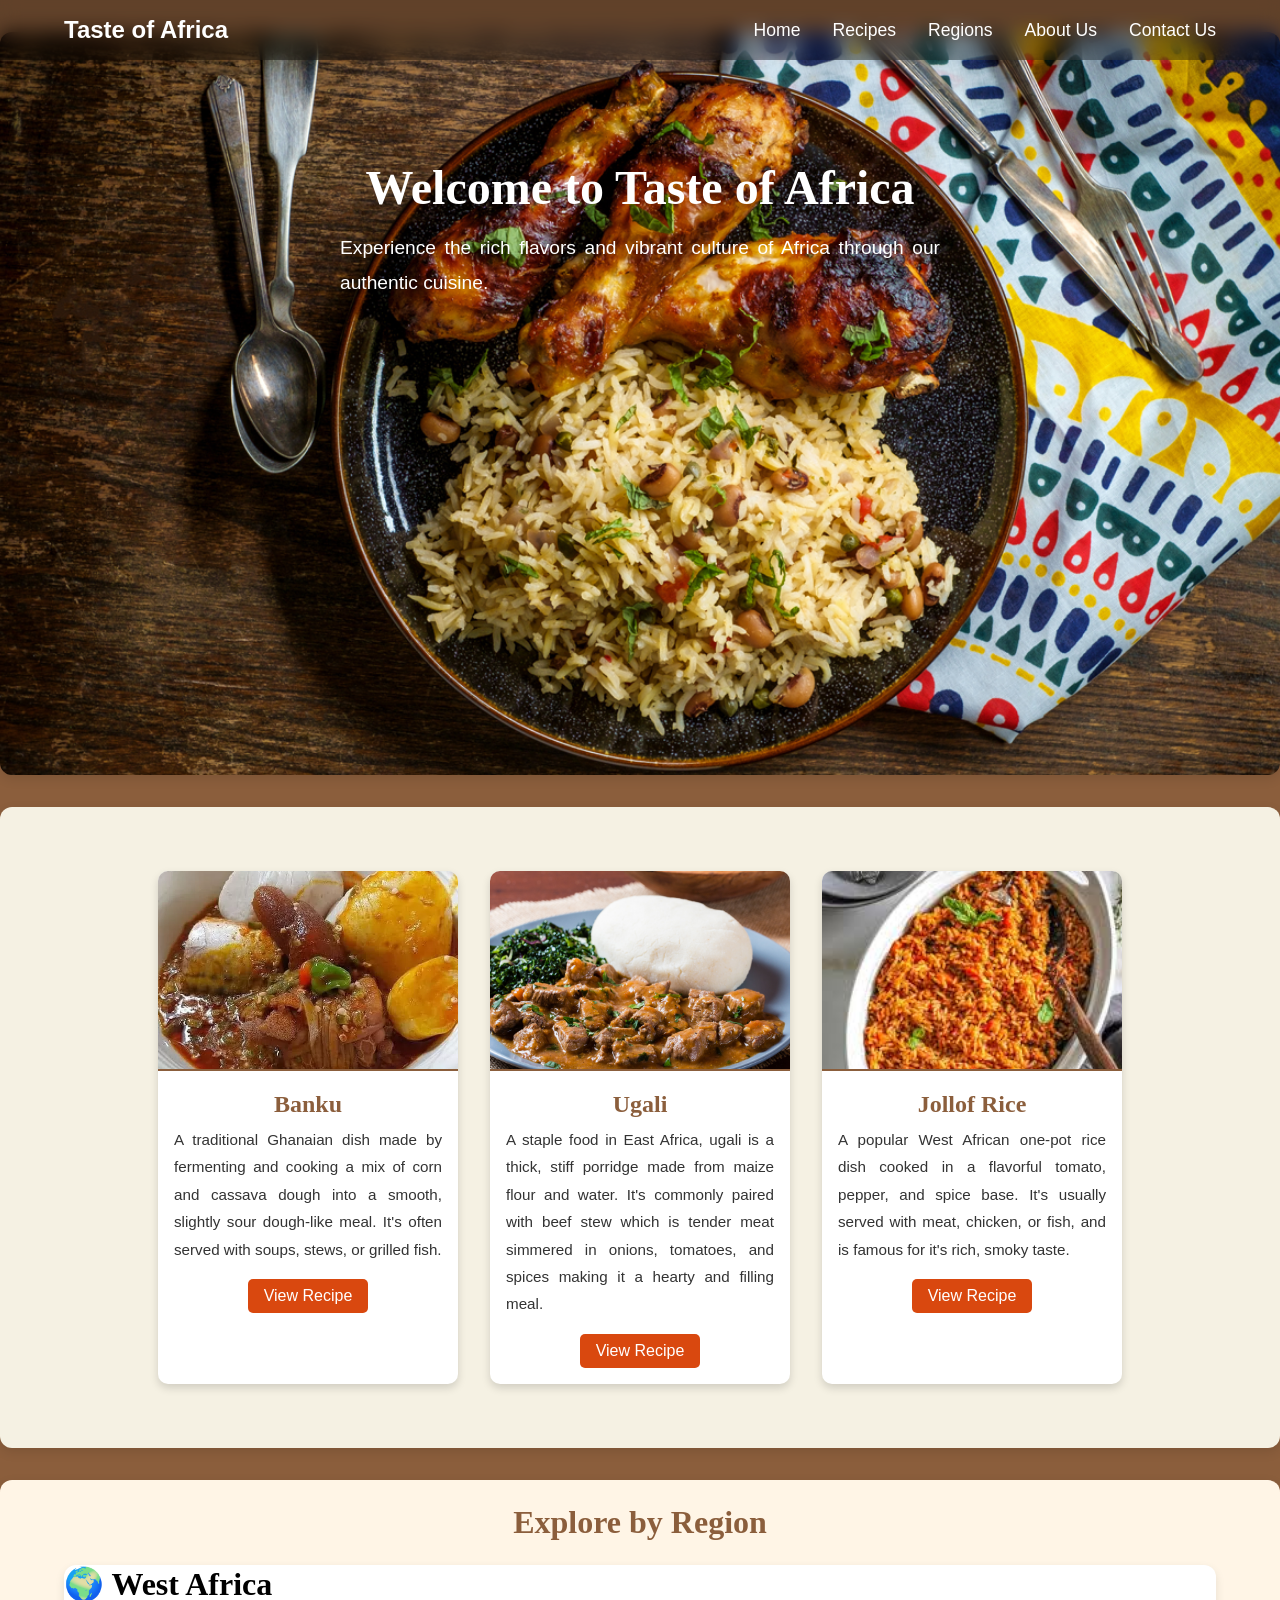
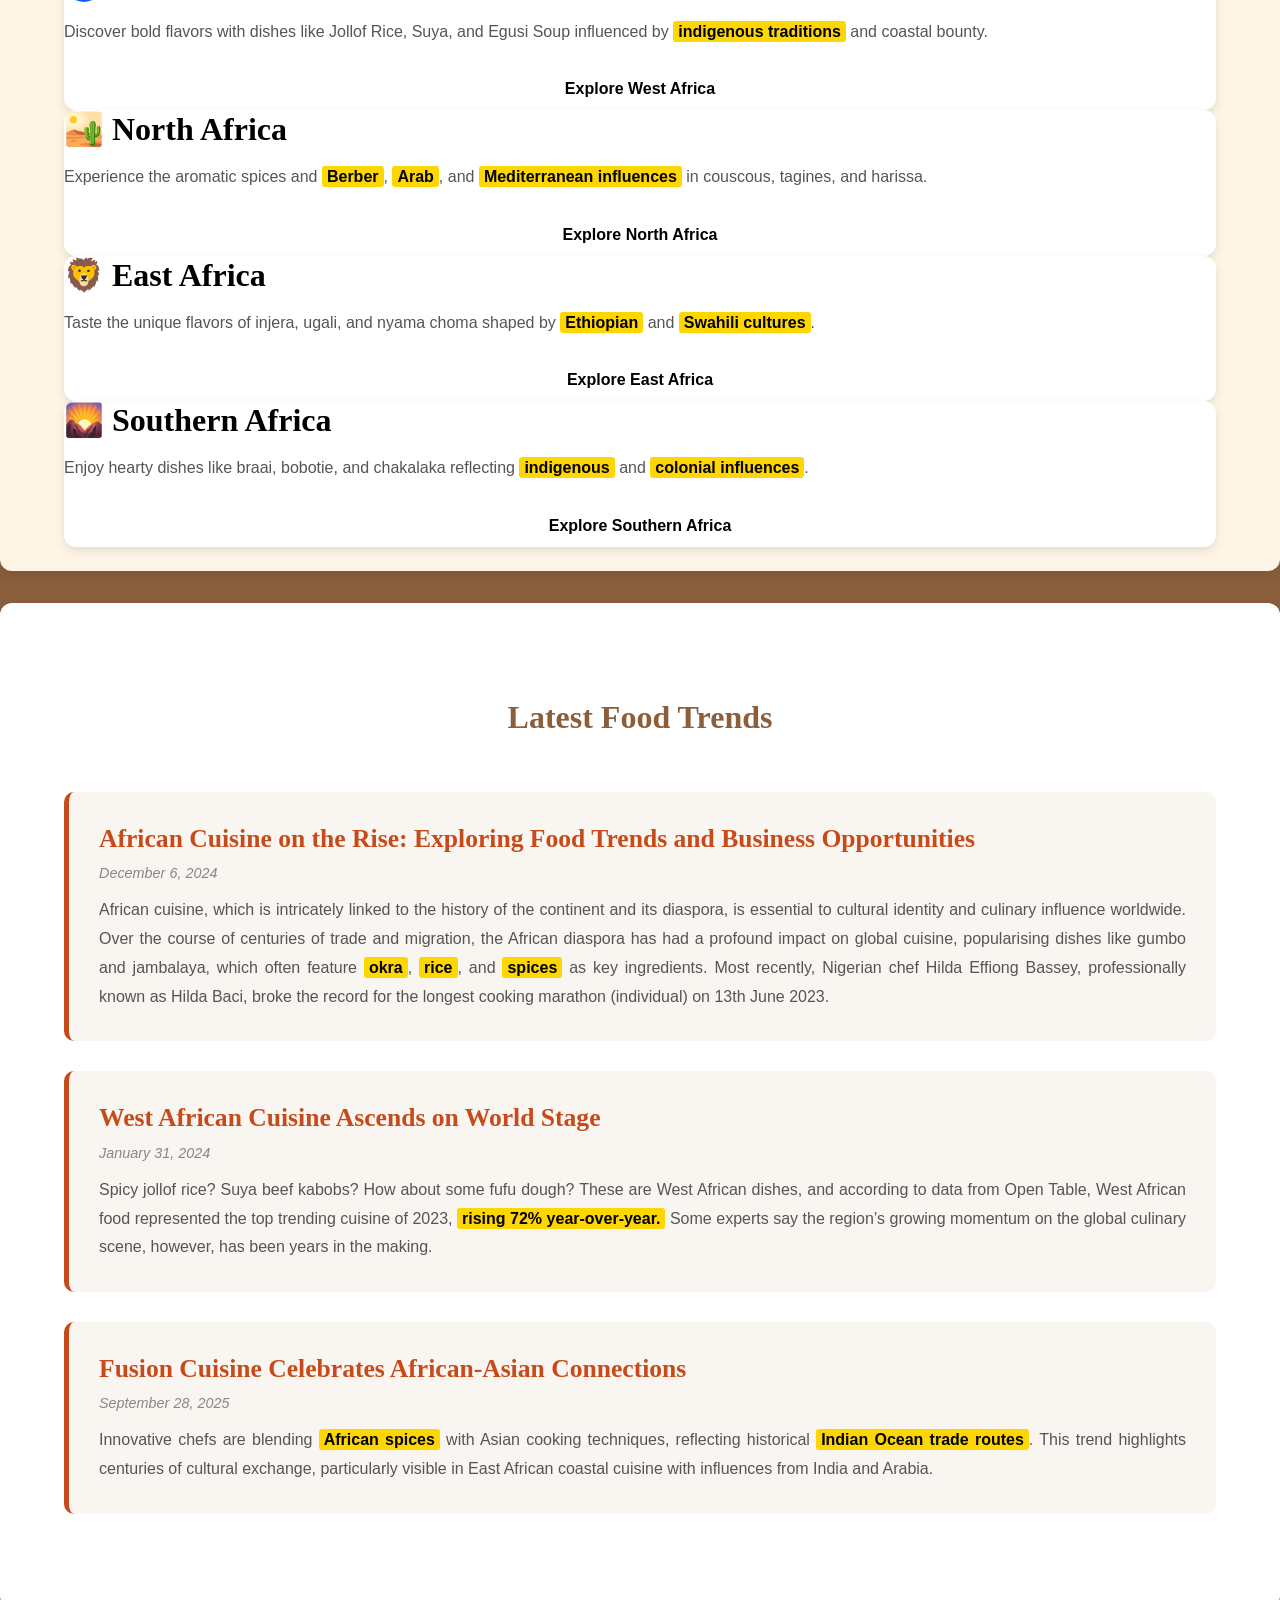
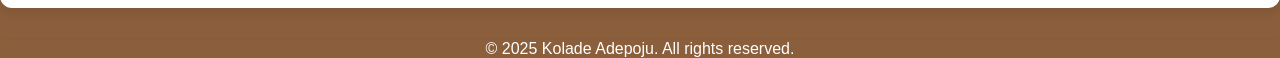
==== index.html @ bf2cb809 "feat: add contact and about pages, and regional cuisine sections for North and West Africa" ====
<!DOCTYPE html>
<html lang="en">
<head>
    <meta charset="UTF-8">
    <meta name="viewport" content="width=device-width, initial-scale=1.0">
    <title>Taste of Africa</title>
    <link rel="stylesheet" href="styles.css">
</head>
<body>
    <header>
        <a href="#" class="logo">Taste of Africa</a>


        <nav class="navbar">
                <a href="index.html" style="--i:0;" >Home</a>
                <a href="../Recipes/recipes.html" style="--i:1;">Recipes</a>
                <a href="../Regions/regions.html" style="--i:2;">Regions</a>
                <a href="About.html" style="--i:3;">About Us</a>
                <a href="contact.html" style="--i:4;">Contact Us</a>
        </nav>
    </header>
    <main>
        <!---hero-section--->
        <section class="hero">
            <h2>Welcome to Taste of Africa</h2>
            <p>Experience the rich flavors and vibrant culture of Africa through our authentic cuisine.</p>
            <iframe width="560" height="315" src="https://www.youtube.com/embed/1zyDUkdVZ0E?si=y-YH9ZYBRfYrFWX5" title="YouTube video player" frameborder="0" allow="accelerometer; autoplay; clipboard-write; encrypted-media; gyroscope; picture-in-picture; web-share" referrerpolicy="strict-origin-when-cross-origin" allowfullscreen></iframe>
        </section>

        <!--featured dishes-->
        <section class="featured-dishes">
            <figure>
                <img src="images/banku.webp" alt="Banku">
                <figcaption>
                    <h3>Banku</h3>
                    <p>A traditional Ghanaian dish made by fermenting and cooking a mix of corn and cassava dough into a smooth, slightly sour dough-like meal. It's often served with soups, stews, or grilled fish.</p>
                    <a href="../Recipes/banku.html">View Recipe</a>
                </figcaption>
            </figure>
            <figure>
                <img src="images/Beef stew Ugali.jpg" alt="Ugali">
                <figcaption>
                    <h3>Ugali</h3>
                    <p>A staple food in East Africa, ugali is a thick, stiff porridge made from maize flour and water. It's commonly paired with beef stew which is tender meat simmered in onions, tomatoes, and spices making it a hearty and filling meal.</p>
                    <a href="../Recipes/ugali.html">View Recipe</a>
                </figcaption>
            </figure>
            <figure>
                <img src="images/jollof rice.jpeg" alt="Jollof rice">
                <figcaption>
                    <h3>Jollof Rice</h3>
                    <p>A popular West African one-pot rice dish cooked in a flavorful tomato, pepper, and spice base. It's usually served with meat, chicken, or fish, and is famous for it's rich, smoky taste.</p>
                    <a href="../Recipes/jollof-rice.html">View Recipe</a>
                </figcaption>
            </figure>
        </section>

        <!--regions-->
        <section class="regions">
            <h2>Explore by Region</h2>
            <div class="region-links">
                <div class="region-card">
                    <h3>🌍 West Africa</h3>
                    <p>Discover bold flavors with dishes like Jollof Rice, Suya, and Egusi Soup influenced by <mark>indigenous traditions</mark> and coastal bounty.</p>
                    <a href="../Regions/West-africa.html">Explore West Africa</a>
                </div>

                <div class="region-card">
                    <h3>🏜️ North Africa</h3>
                    <p>Experience the aromatic spices and <mark>Berber</mark>, <mark>Arab</mark>, and <mark>Mediterranean influences</mark> in couscous, tagines, and harissa.</p>
                    <a href="../Regions/North-africa.html">Explore North Africa</a>
                </div>

                <div class="region-card">
                    <h3>🦁 East Africa</h3>
                    <p>Taste the unique flavors of injera, ugali, and nyama choma shaped by <mark>Ethiopian</mark> and <mark>Swahili cultures</mark>.</p>
                    <a href="../Regions/East-africa.html">Explore East Africa</a>
                </div>
                <div class="region-card">
                    <h3>🌄 Southern Africa</h3>
                    <p>Enjoy hearty dishes like braai, bobotie, and chakalaka reflecting <mark>indigenous</mark> and <mark>colonial influences</mark>.</p>
                    <a href="../Regions/Southern-africa.html">Explore Southern Africa</a>
            </div>
        </section>

        <!--Latest Food Trends-->
        <section class="latest-trends">
            <h2>Latest Food Trends</h2>
            <article class="trend">
                <h3>African Cuisine on the Rise: Exploring Food Trends and Business Opportunities</h3>
                <time datetime="2024-12-06">December 6, 2024</time>
                <p>African cuisine, which is intricately linked to the history of the continent and its diaspora, is essential to cultural identity and culinary influence worldwide. Over the course of centuries of trade and migration, the African diaspora has had a profound impact on global cuisine, popularising dishes like gumbo and jambalaya, which often feature <mark>okra</mark>, <mark>rice</mark>, and <mark>spices</mark> as key ingredients. Most recently, Nigerian chef Hilda Effiong Bassey, professionally known as Hilda Baci, broke the record for the longest cooking marathon (individual) on 13th June 2023.</p>                
            </article>
            <article class="trend">
                <h3>West African Cuisine Ascends on World Stage </h3>
                <time datetime="2024-01-31">January 31, 2024</time>
                <p>Spicy jollof rice? Suya beef kabobs? How about some fufu dough? These are West African dishes, and according to data from Open Table, West African food represented the top trending cuisine of 2023, <mark>rising 72% year-over-year.</mark> Some experts say the region’s growing momentum on the global culinary scene, however, has been years in the making.</p>
            </article>
            <article class="trend">
            <h3>Fusion Cuisine Celebrates African-Asian Connections</h3>
            <time datetime="2025-09-28">September 28, 2025</time>
            <p>Innovative chefs are blending <mark>African spices</mark> with Asian cooking techniques, reflecting historical <mark>Indian Ocean trade routes</mark>. This trend highlights centuries of cultural exchange, particularly visible in East African coastal cuisine with influences from India and Arabia.</p>
            </article>
        </section>
    </main>
</body>
<footer class="footer">
    <div class="footer-content">
      <p>&copy; 2025 Kolade Adepoju. All rights reserved.</p>
    </div>
</footer>
</html>
---- styles.css ----
* {
    margin: 0;
    padding: 0;
    box-sizing: border-box;
    font-family: "Poppins", sans-serif;
}

body {
    background-color: #8B5E3C;
    min-height: 100vh;
    font-family: "Poppins", sans-serif;
}

h1, h2, h3 {
    font-family: 'Bebas Neue', cursive;
}

header {
    position: fixed;
    top: 0;
    left: 0;
    width: 100%;
    padding: 1rem 5%; /* Changed from 10% */
    display: flex;
    justify-content: space-between;
    align-items: center;
    background: rgba(0, 0, 0, 0.3);
    backdrop-filter: blur(10px);
    z-index: 100;
}

.logo {
    font-size: 1.5rem;
    font-weight: 600;
    color: #fff;
    text-decoration: none;
}

.navbar {
    display: flex;
    gap: 2rem; 
    cursor: pointer;
}

.navbar a {
    color: #fff;
    text-decoration: none;
    font-weight: 500;
    font-size: 1.1rem;
    transition: color 0.3s;
}

.navbar a:hover {
    color: #F6C90E;
    text-decoration: underline; 
}

.navbar a:active {
    color: green;
    font-weight: 700;
}

/* Hero Section */
.hero {
    padding: 8rem 5%; /* Changed from 10% */
    text-align: center;
    color: #fff;
    background: url('images/african-food-recipes.webp') center/cover no-repeat;
    min-height: 80vh;
    display: flex;
    flex-direction: column;
    justify-content: center;
    align-items: center;
}

.hero h2 {
    font-size: 3rem;
    margin-bottom: 1rem;
    font-family: 'Bebas Neue', cursive;
    color: white;
}

.hero p {
    font-size: 1.2rem;
    margin-bottom: 2rem;
    max-width: 600px;
    color: white;
}

.hero iframe {
    border: none;
    border-radius: 10px;
}

.featured-dishes {
    display: flex;
    gap: 2rem;
    justify-content: center;
    flex-wrap: wrap; 
    padding: 4rem 5%; /* Changed from 10% */
    background: #f5f1e3;
}

/* Each Figure (Dish Card) */
.featured-dishes figure {
    background: #fff;
    border-radius: 10px;
    box-shadow: 0 4px 8px rgba(0,0,0,0.15);
    overflow: hidden;
    width: 300px;
    text-align: center;
    transition: transform 0.3s ease;
}

.featured-dishes figure:hover {
    transform: translateY(-5px);
}

/* Dish Images */
.featured-dishes img {
    width: 100%;
    height: 200px;
    object-fit: cover;
    border-bottom: 2px solid #8B5E3C;
}

/* Captions */
.featured-dishes figcaption {
    padding: 1rem;
}

.featured-dishes h3 {
    font-size: 1.5rem;
    margin-bottom: 0.5rem;
    color: #8B5E3C;
}

.featured-dishes p {
    font-size: 0.95rem;
    margin-bottom: 1rem;
    color: #333;
}

.featured-dishes a {
    display: inline-block;
    padding: 0.5rem 1rem;
    background: #D9480F;
    color: #fff;
    text-decoration: none;
    border-radius: 5px;
    transition: background 0.3s;
}

.featured-dishes a:hover {
    background: #F6C90E; 
    color: #000;
}

.region-intro {
    text-align: center;
    padding: 4rem 5%; /* Changed from fixed padding */
    max-width: 1400px; /* Increased from 900px */
    margin: 0 auto;
}

.region-intro h1 {
    font-size: 3rem;
    color: var(--spice-red);
    margin-bottom: 1.5rem;
    font-family: 'Bebas Neue', cursive;
}

.region-intro p {
    font-size: 1.2rem;
    line-height: 1.8;
    color: var(--dark-text);
}

/* ===== REGIONS SECTION ===== */
.regions-section {
    padding: 3rem 5%; /* Changed from 2rem */
    background: #f5f1e3;
}

.regions-container {
    display: grid;
    grid-template-columns: repeat(auto-fit, minmax(280px, 1fr));
    gap: 2rem;
    max-width: 1600px; /* Increased from 1200px */
    margin: 0 auto;
}

/* ===== REGION CARDS ===== */
.region-card {
    background-color: #fff;
    border-radius: 12px;
    overflow: hidden;
    box-shadow: 0 4px 10px rgba(0, 0, 0, 0.1);
    transition: transform 0.3s ease, box-shadow 0.3s ease;
    display: flex;
    flex-direction: column;
}

.region-card:hover {
    transform: translateY(-8px);
    box-shadow: 0 8px 20px rgba(0, 0, 0, 0.15);
}

.region-card img {
    width: 100%;
    height: 220px;
    object-fit: cover;
}

.region-card-content {
    padding: 1.5rem;
    display: flex;
    flex-direction: column;
    flex: 1;
}

.region-card h3 {
    font-size: 2rem;
    color: var(--earth-brown);
    margin-bottom: 1rem;
    font-family: 'Bebas Neue', cursive;
}

.region-card p {
    color: #555;
    line-height: 1.6;
    margin-bottom: 1.5rem;
    flex-grow: 1;
}

.region-card a {
    display: inline-block;
    background-color: var(--spice-red);
    color: black;
    padding: 0.75rem 1.5rem;
    text-decoration: none;
    border-radius: 6px;
    font-weight: 700;
    text-align: center;
    transition: background-color 0.3s ease;
}

.region-card a:hover {
    background-color: var(--earth-brown);
    color: green;
}

.latest-trends {
    background: white;
    padding: 4rem 5%; /* Added padding */
}

.latest-trends h2{
    text-align: center;
    padding: 2rem 0;
    display: flex;
    justify-content: center;
}

.trend {
    background: #f9f5f0;
    padding: 30px;
    border-radius: 10px;
    border-left: 5px solid #c74a1a;
    margin-bottom: 30px;
    max-width: 1400px; /* Added max-width */
    margin-left: auto; /* Center trends */
    margin-right: auto; /* Center trends */
    transition: transform 0.3s ease, box-shadow 0.3s ease;
}

.trend:hover {
    transform: translateX(10px);
    box-shadow: 0 5px 20px rgba(199, 74, 26, 0.2);
}

.trend h3 {
    font-size: 1.6rem;
    color: #c74a1a;
    margin-bottom: 10px;
    line-height: 1.3;
}

.trend time {
    display: block;
    font-style: italic;
    color: #888;
    font-size: 0.9rem;
    margin-bottom: 15px;
}

.trend p {
    color: #555;
    line-height: 1.8;
}

mark {
    background: #ffd700;
    padding: 2px 5px;
    border-radius: 3px;
    font-weight: bold;
}

.contact-form {
    background: #fff5e6;
    max-width: 800px; /* Increased from 600px */
    margin: 6rem auto 4rem;
    padding: 2.5rem;
    border-radius: 12px;
    box-shadow: 0 6px 20px rgba(0, 0, 0, 0.15);
    display: flex;
    flex-direction: column;
    gap: 1.2rem;
}

.contact-form h2 {
    font-size: 2rem;
    color: #8B5E3C;
    margin-bottom: 1rem;
    text-align: center;
    font-family: 'Bebas Neue', cursive;
}

/* Input fields */
.contact-form label {
    font-weight: 600;
    color: #333;
    margin-bottom: 0.3rem;
}

.contact-form input,
.contact-form select,
.contact-form textarea {
    width: 100%;
    padding: 0.8rem 1rem;
    border: 1px solid #ccc;
    border-radius: 8px;
    font-size: 1rem;
    outline: none;
    transition: border 0.3s, box-shadow 0.3s;
    background: #fff;
}

.contact-form input:focus,
.contact-form select:focus,
.contact-form textarea:focus {
    border-color: #D9480F;
    box-shadow: 0 0 6px rgba(217, 72, 15, 0.4);
}

/* Button */
.contact-form button {
    background: #D9480F;
    color: #fff;
    border: none;
    padding: 0.9rem 1.2rem;
    border-radius: 8px;
    font-size: 1rem;
    font-weight: 600;
    cursor: pointer;
    transition: background 0.3s ease;
}

.contact-form button:hover {
    background: #F6C90E;
    color: #000;
}

.about-section{
    padding: 4rem 5%; /* Changed from 10% */
    background: #f5f1e3;
    color: #333;
    line-height: 1.6;
    max-width: 1600px; /* Added max-width */
    margin: 0 auto; /* Center section */
}

.about-section h1{
    font-family: 'Bebas Neue', cursive;
}

.map {
    max-width: 1400px; /* Increased from 1000px */
    margin: 3rem auto;
    padding: 2rem;
    border-radius: 12px;
    background: #fff5e6; 
    box-shadow: 0 4px 15px rgba(0,0,0,0.1);
    text-align: center;
}

.map h2 {
    font-size: 2rem;
    color: #8B5E3C;
    margin-bottom: 1.5rem;
}

.map iframe {
    width: 100%;
    height: 400px;
    border: none;
    border-radius: 10px;
}

section {
    max-width: 1400px; /* Increased from 900px */
    margin: 2rem auto;
    padding: 1.5rem 5%; /* Changed from 2rem fixed */
    background: #fff5e6;
    border-radius: 12px;
    box-shadow: 0 4px 12px rgba(0,0,0,0.1);
}

section h2 {
    text-align: center;
    color: #8B5E3C;
    margin-bottom: 1.5rem;
    font-size: 2rem;
}

section p {
    font-size: 1rem;
    line-height: 1.8;
    text-align: justify;
    color: #333;
}

.example-dishes {
    text-align: center;
    padding: 4rem 5%; /* Changed from 10% */
}

.dishes-list {
    display: grid;
    grid-template-columns: repeat(auto-fit, minmax(250px, 1fr));
    gap: 2rem;
    justify-items: center;
    max-width: 1600px; /* Added max-width */
    margin: 0 auto; /* Center grid */
}

.dishes-list img {
    width: 100%;
    max-width: 250px;
    height: 180px;
    object-fit: cover;
    border-radius: 10px;
    box-shadow: 0 4px 10px rgba(0,0,0,0.1);
    transition: transform 0.3s ease, box-shadow 0.3s ease;
}

.dishes-list img:hover {
    transform: scale(1.05);
    box-shadow: 0 6px 15px rgba(0,0,0,0.2);
}

.dishes-list a {
    display: block;
    margin: 0.5rem 0 0.3rem 0;
    font-size: 1.1rem;
    font-weight: bold;
    color: #D9480F;
    text-decoration: none;
    transition: color 0.3s;
}

.dishes-list a:hover {
    color: #F6C90E;
}

.dishes-list p {
    font-size: 0.95rem;
    color: #333;
    margin-bottom: 1rem;
}

.embedded-video {
    width: 100%;
    max-width: 1200px; /* Increased from 920px */
    margin: 3rem auto;
    padding: 2rem 5%; /* Changed padding */
    text-align: center;
}

.embedded-video iframe {
    width: 100%;
    max-width: 800px; /* Increased from 560px */
    height: 450px; /* Increased from 315px */
    border-radius: 12px;
    box-shadow: 0 4px 15px rgba(0,0,0,0.15);
    margin: 0 auto;
    display: block;
}

.region-culture{
    padding: 4rem 5%; /* Changed from 10% */
    color: black;
    line-height: 1.6;
    max-width: 1400px; /* Increased from 900px */
    margin: 0 auto 4rem auto;
    font-family: 'Bebas Neue', cursive;
    text-align: center;
    margin-bottom: 2rem;
    display: flex;
    justify-content: center;
}

.go-back {
    text-align: center;
    margin: 3rem 0;
}

.go-back a {
    font-weight: bold;
    color: #fff;
    text-decoration: none;
    transition: color 0.3s;
}

.go-back a:hover {
    color: green;
}

.recipe-card {
    background: white;
    border-radius: 16px;
    overflow: hidden;
    box-shadow: 0 6px 15px rgba(0, 0, 0, 0.1);
    transition: all 0.3s ease;
    display: flex;
    flex-direction: column;
}

.recipe-card:hover {
    transform: translateY(-10px);
    box-shadow: 0 12px 25px rgba(0, 0, 0, 0.2);
}

.recipe-card figure {
    margin: 0;
    display: flex;
    flex-direction: column;
    height: 100%;
}

.recipe-card img {
    width: 100%;
    height: 280px;
    object-fit: cover;
    display: block;
}

.recipe-card figcaption {
    padding: 1.75rem;
    display: flex;
    flex-direction: column;
    flex: 1;
}

.recipe-card h3 {
    font-size: 2.2rem;
    color: var(--earth-brown);
    margin-bottom: 0.75rem;
    font-family: 'Bebas Neue', cursive;
    letter-spacing: 1px;
}

.recipe-card .origin {
    color: var(--spice-red);
    font-weight: 700;
    font-size: 0.95rem;
    margin-bottom: 1rem;
    text-transform: uppercase;
    letter-spacing: 0.5px;
}

.recipe-card .description {
    color: #555;
    line-height: 1.7;
    margin-bottom: 1.25rem;
    flex-grow: 1;
}

.recipe-card .difficulty {
    font-size: 0.95rem;
    color: var(--dark-text);
    margin-bottom: 0.5rem;
    font-weight: 600;
}

.recipe-card .time {
    font-size: 0.95rem;
    color: #666;
    margin-bottom: 1.5rem;
    font-weight: 600;
}

.recipe-card mark {
    background-color: var(--sahara-gold);
    color: var(--dark-text);
    padding: 0.2rem 0.5rem;
    border-radius: 4px;
    font-weight: 700;
}

.recipe-card a {
    display: inline-block;
    background-color: var(--spice-red);
    color: black;
    padding: 1rem 2rem;
    text-decoration: none;
    border-radius: 8px;
    font-weight: 700;
    text-align: center;
    transition: all 0.3s ease;
    margin-top: auto;
    font-size: 1rem;
}

.recipe-card a:hover {
    background-color: var(--earth-brown);
    transform: scale(1.02);
    color: green;
}

/* ===== VIDEO TUTORIAL SECTION ===== */
.video-tutorial {
    max-width: 1200px;
    margin: 4rem auto;
    padding: 2rem 5%;
    text-align: center;
}

.video-tutorial h2 {
    font-size: 2.5rem;
    color: #8B5E3C;
    margin-bottom: 2rem;
    font-family: 'Bebas Neue', cursive;
}

.video-tutorial iframe {
    width: 100%;
    max-width: 800px;
    height: 450px;
    border-radius: 12px;
    box-shadow: 0 6px 20px rgba(0, 0, 0, 0.2);
    border: none;
}

/* ===== MAP SECTION ===== */
.map-section {
    max-width: 1200px;
    margin: 4rem auto;
    padding: 2rem 5%;
    text-align: center;
}

.map-section h2 {
    font-size: 2.5rem;
    color: #8B5E3C;
    margin-bottom: 2rem;
    font-family: 'Bebas Neue', cursive;
}

.map-section iframe {
    width: 100%;
    max-width: 900px;
    height: 450px;
    border-radius: 12px;
    box-shadow: 0 6px 20px rgba(0, 0, 0, 0.2);
    border: none;
}

/* ===== BACK TO RECIPES LINK ===== */
.back-link {
    display: block;
    text-align: center;
    margin: 3rem auto;
    padding: 1rem;
}

.back-link a {
    font-weight: bold;
    color: #fff;
    text-decoration: none;
    transition: color 0.3s;
}

.back-link a:hover {
    color: green;
}

.recipe img {
    width: 100%;
    height: 500px;
}

footer{
    padding: 0rem 2rem; /* Changed from 0rem 2rem */
    display: flex;
    justify-content: space-between;
    align-items: center;
    box-shadow: 0 2px 4px rgba(0,0,0,0.1);
    position: sticky; /* Changed from sticky */
    z-index: 100;
}

.footer-content{
    max-width: 800opx; /* Increased from 800px */
    width: 100%; /* Added */
    margin: 0 auto;
    display: flex;
    justify-content: center;
    align-items: center;
    color: #fff;
    font: arial, sans-serif;
}
/* ===== RESPONSIVE DESIGN ===== */

/* Tablets and smaller laptops (1024px and below) */
@media (max-width: 1024px) {
    header {
        padding: 1rem 3%;
    }

    .navbar {
        gap: 1.5rem;
    }

    .navbar a {
        font-size: 1rem;
    }

    .hero {
        padding: 6rem 3%;
        min-height: 70vh;
    }

    .hero h2 {
        font-size: 2.5rem;
    }

    .hero p {
        font-size: 1.1rem;
    }

    .featured-dishes {
        padding: 3rem 3%;
        gap: 1.5rem;
    }

    .region-intro, .about-section, .example-dishes, .region-culture {
        padding: 3rem 3%;
    }

    .regions-container, .dishes-list {
        grid-template-columns: repeat(auto-fit, minmax(250px, 1fr));
        gap: 1.5rem;
    }

    .latest-trends {
        padding: 3rem 3%;
    }

    .trend {
        padding: 25px;
    }

    section {
        padding: 1.5rem 3%;
    }

    .embedded-video, .video-tutorial, .map-section {
        padding: 2rem 3%;
    }

    .embedded-video iframe, .video-tutorial iframe {
        max-width: 700px;
        height: 400px;
    }

    .map-section iframe {
        height: 400px;
    }
}

/* Tablets (768px and below) */
@media (max-width: 768px) {
    header {
        padding: 1rem 2%;
        flex-direction: column;
        gap: 1rem;
    }

    .logo {
        font-size: 1.3rem;
    }

    .navbar {
        flex-direction: column;
        gap: 1rem;
        text-align: center;
    }

    .navbar a {
        font-size: 0.95rem;
    }

    .hero {
        padding: 6rem 2% 4rem 2%;
        min-height: 60vh;
    }

    .hero h2 {
        font-size: 2rem;
    }

    .hero p {
        font-size: 1rem;
    }

    .hero iframe {
        width: 100%;
        max-width: 100%;
        height: 250px;
    }

    .featured-dishes {
        padding: 2rem 2%;
    }

    .featured-dishes figure {
        width: 100%;
        max-width: 350px;
    }

    .region-intro h1, .about-section h1 {
        font-size: 2.5rem;
    }

    .region-intro p {
        font-size: 1.1rem;
    }

    .regions-section {
        padding: 2rem 2%;
    }

    .regions-container {
        grid-template-columns: 1fr;
        gap: 1.5rem;
    }

    .region-card img {
        height: 200px;
    }

    .latest-trends {
        padding: 2rem 2%;
    }

    .latest-trends h2 {
        font-size: 2rem;
    }

    .trend {
        padding: 20px;
    }

    .trend h3 {
        font-size: 1.4rem;
    }

    .contact-form {
        margin: 5rem auto 3rem;
        padding: 2rem;
        max-width: 90%;
    }

    .contact-form h2 {
        font-size: 1.8rem;
    }

    .about-section, .example-dishes, .region-culture {
        padding: 2rem 2%;
    }

    section {
        padding: 1.5rem 2%;
        margin: 1.5rem auto;
    }

    section h2 {
        font-size: 1.8rem;
    }

    .dishes-list {
        grid-template-columns: repeat(auto-fit, minmax(200px, 1fr));
    }

    .embedded-video, .video-tutorial, .map-section {
        padding: 2rem 2%;
        margin: 2rem auto;
    }

    .video-tutorial h2, .map-section h2 {
        font-size: 2rem;
    }

    .embedded-video iframe, .video-tutorial iframe {
        max-width: 100%;
        height: 300px;
    }

    .map {
        padding: 1.5rem;
        margin: 2rem auto;
    }

    .map iframe, .map-section iframe {
        height: 350px;
    }

    .recipe-card {
        max-width: 100%;
    }

    .recipe-card img {
        height: 240px;
    }

    .recipe-card h3 {
        font-size: 2rem;
    }

    .recipe img {
        height: 350px;
    }

    footer {
        padding: 1.5rem 2%;
        flex-direction: column;
        gap: 1rem;
    }

    .footer-content {
        flex-direction: column;
        gap: 0.5rem;
        text-align: center;
    }
}

/* Mobile phones (480px and below) */
@media (max-width: 480px) {
    header {
        padding: 0.8rem 3%;
    }

    .logo {
        font-size: 1.1rem;
    }

    .navbar a {
        font-size: 0.9rem;
    }

    .hero {
        padding: 5rem 3% 3rem 3%;
    }

    .hero h2 {
        font-size: 1.8rem;
    }

    .hero p {
        font-size: 0.95rem;
    }

    .hero iframe {
        height: 200px;
    }

    .featured-dishes {
        padding: 1.5rem 3%;
    }

    .featured-dishes figure {
        width: 100%;
    }

    .featured-dishes img {
        height: 180px;
    }

    .region-intro h1, .about-section h1 {
        font-size: 2rem;
    }

    .region-intro p {
        font-size: 1rem;
    }

    .regions-section {
        padding: 1.5rem 3%;
    }

    .region-card img {
        height: 180px;
    }

    .region-card h3 {
        font-size: 1.8rem;
    }

    .latest-trends {
        padding: 1.5rem 3%;
    }

    .latest-trends h2 {
        font-size: 1.8rem;
    }

    .trend {
        padding: 15px;
    }

    .trend h3 {
        font-size: 1.3rem;
    }

    .contact-form {
        padding: 1.5rem;
        margin: 4rem auto 2rem;
    }

    .contact-form h2 {
        font-size: 1.6rem;
    }

    .contact-form input,
    .contact-form select,
    .contact-form textarea {
        padding: 0.7rem;
        font-size: 0.95rem;
    }

    section {
        padding: 1rem 3%;
    }

    section h2 {
        font-size: 1.6rem;
    }

    section p {
        font-size: 0.95rem;
    }

    .dishes-list {
        grid-template-columns: 1fr;
    }

    .dishes-list img {
        max-width: 100%;
        height: 200px;
    }

    .embedded-video iframe, .video-tutorial iframe {
        height: 250px;
    }

    .video-tutorial h2, .map-section h2 {
        font-size: 1.8rem;
    }

    .map iframe, .map-section iframe {
        height: 300px;
    }

    .recipe-card img {
        height: 220px;
    }

    .recipe-card h3 {
        font-size: 1.8rem;
    }

    .recipe-card figcaption {
        padding: 1.25rem;
    }

    .recipe-card a {
        padding: 0.8rem 1.5rem;
        font-size: 0.95rem;
    }

    .recipe img {
        height: 250px;
    }

    .back-link a {
        font-size: 0.95rem;
        padding: 0.8rem 1.5rem;
    }

    footer {
        padding: 1rem 3%;
    }
}

/* Very small phones (360px and below) */
@media (max-width: 360px) {
    .hero h2 {
        font-size: 1.5rem;
    }

    .hero p {
        font-size: 0.9rem;
    }

    .region-intro h1 {
        font-size: 1.8rem;
    }

    .featured-dishes img {
        height: 160px;
    }

    .region-card img {
        height: 160px;
    }

    .recipe-card img {
        height: 200px;
    }

    .recipe img {
        height: 220px;
    }

    .embedded-video iframe, .video-tutorial iframe {
        height: 220px;
    }

    .map iframe, .map-section iframe {
        height: 250px;
    }
}
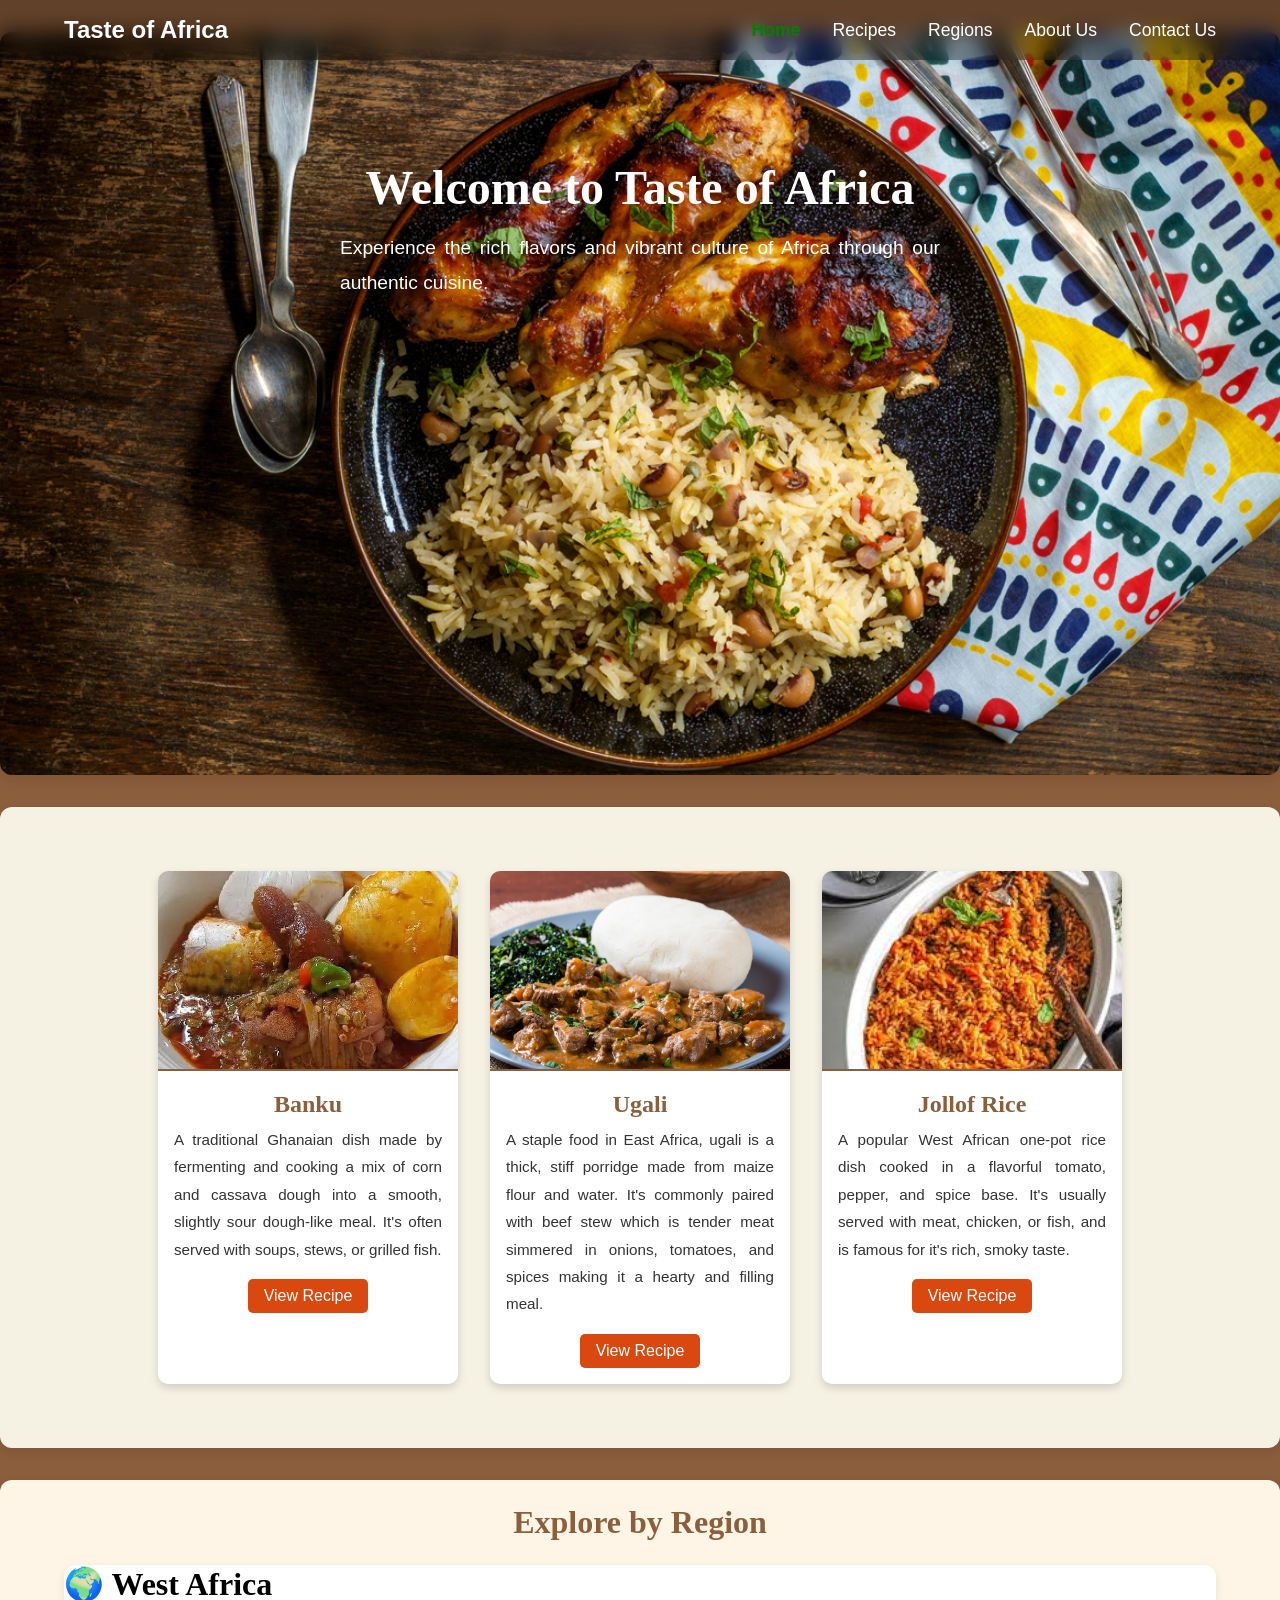
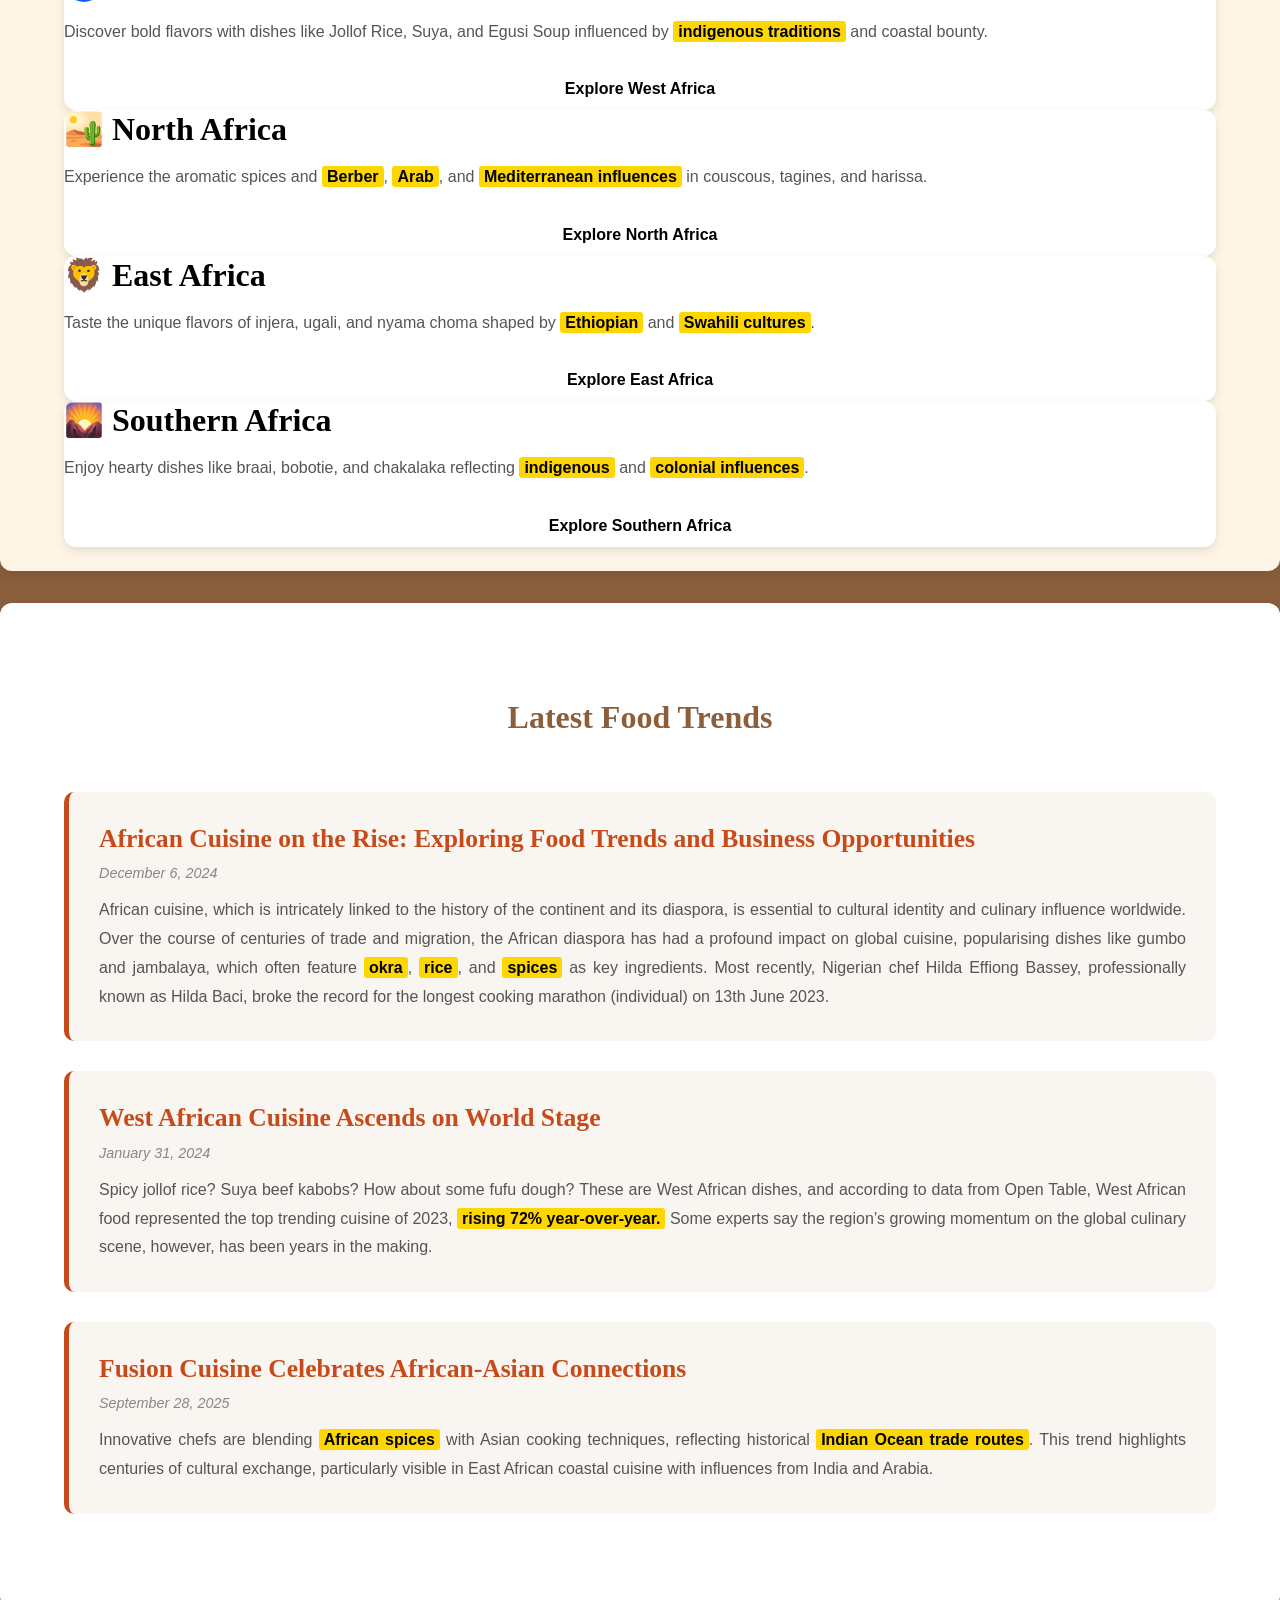
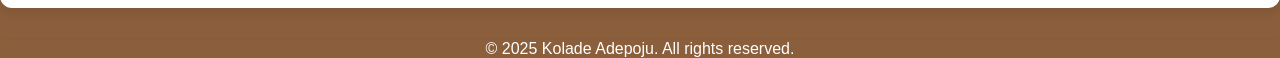
==== commit 633651ef: "feat: highlight active navigation links for better user experience" ====
--- a/index.html
+++ b/index.html
@@ -12,11 +12,11 @@
 
 
         <nav class="navbar">
-                <a href="index.html" style="--i:0;" >Home</a>
-                <a href="../Recipes/recipes.html" style="--i:1;">Recipes</a>
-                <a href="../Regions/regions.html" style="--i:2;">Regions</a>
-                <a href="About.html" style="--i:3;">About Us</a>
-                <a href="contact.html" style="--i:4;">Contact Us</a>
+                <a href="index.html" class="active">Home</a>
+                <a href="../Recipes/recipes.html">Recipes</a>
+                <a href="../Regions/regions.html">Regions</a>
+                <a href="About.html">About Us</a>
+                <a href="contact.html">Contact Us</a>
         </nav>
     </header>
     <main>
--- a/styles.css
+++ b/styles.css
@@ -56,7 +56,7 @@
     text-decoration: underline; 
 }
 
-.navbar a:active {
+.navbar a.active {
     color: green;
     font-weight: 700;
 }
